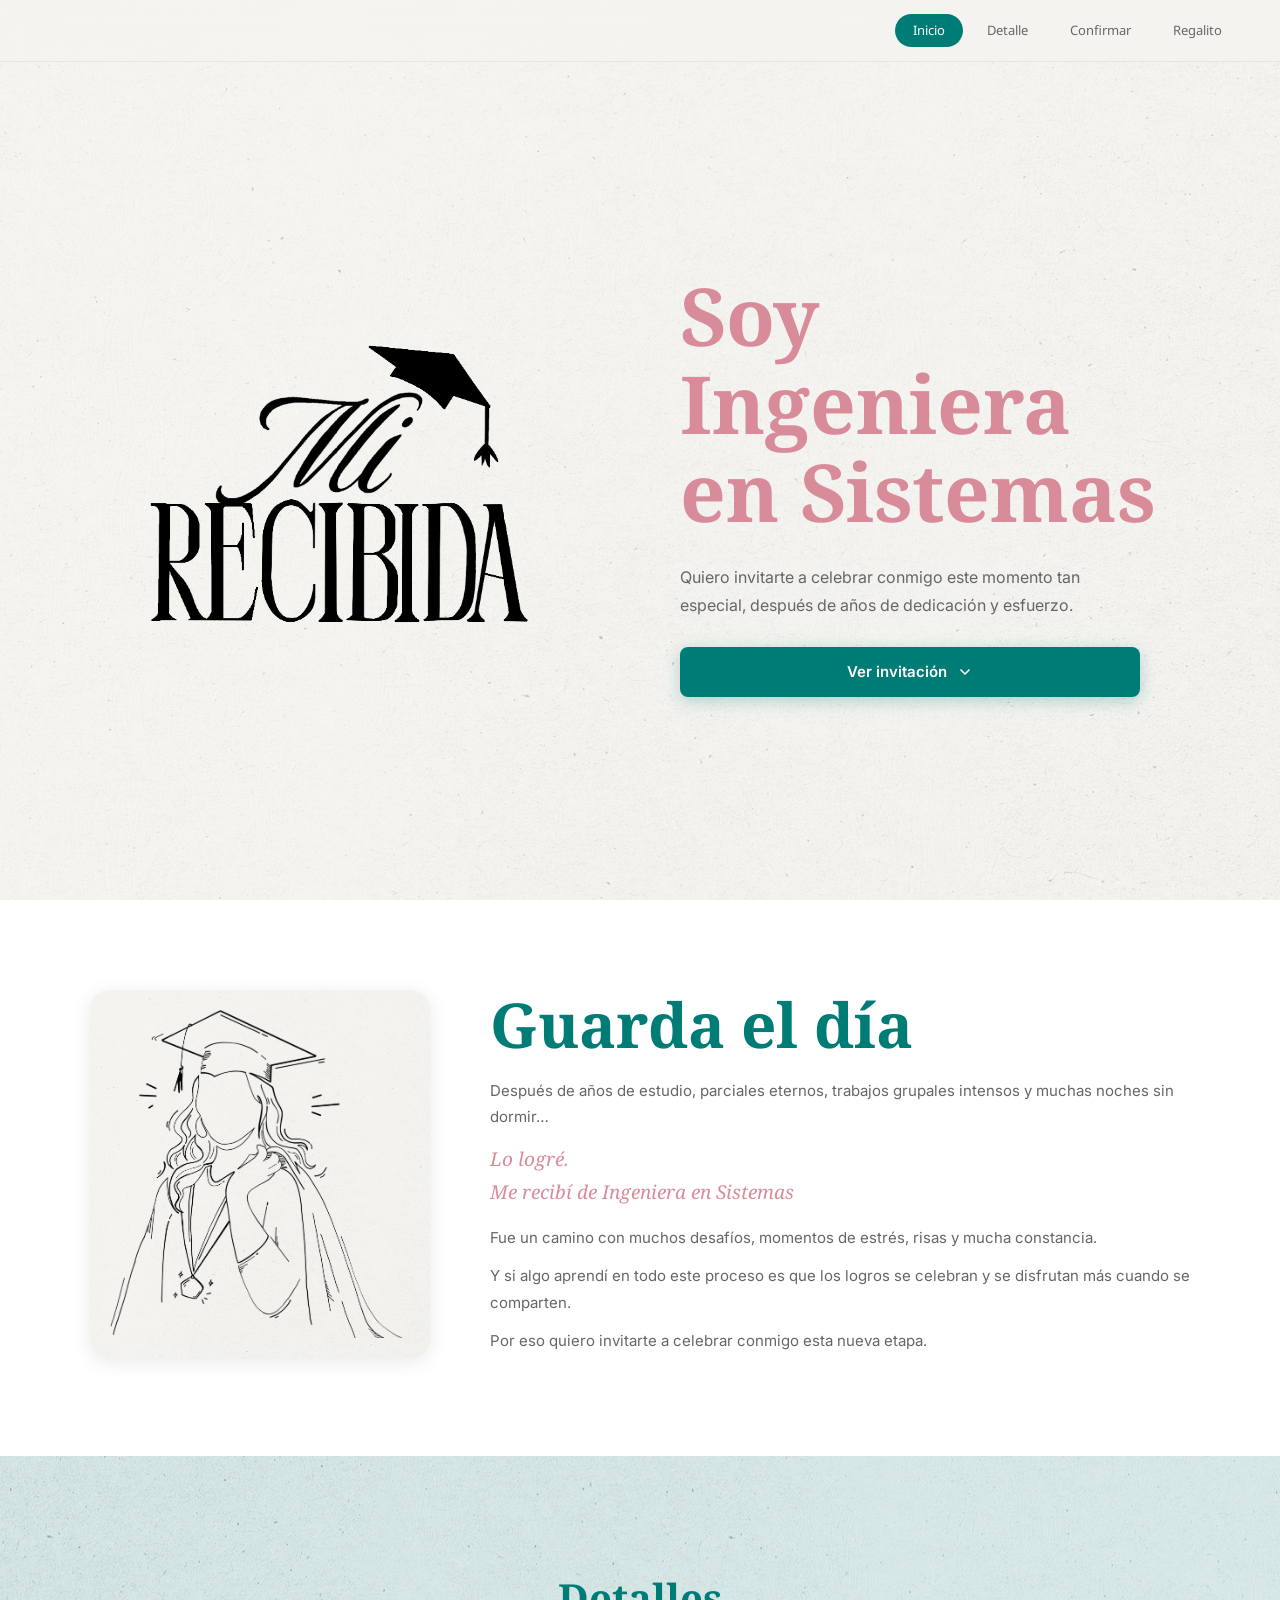
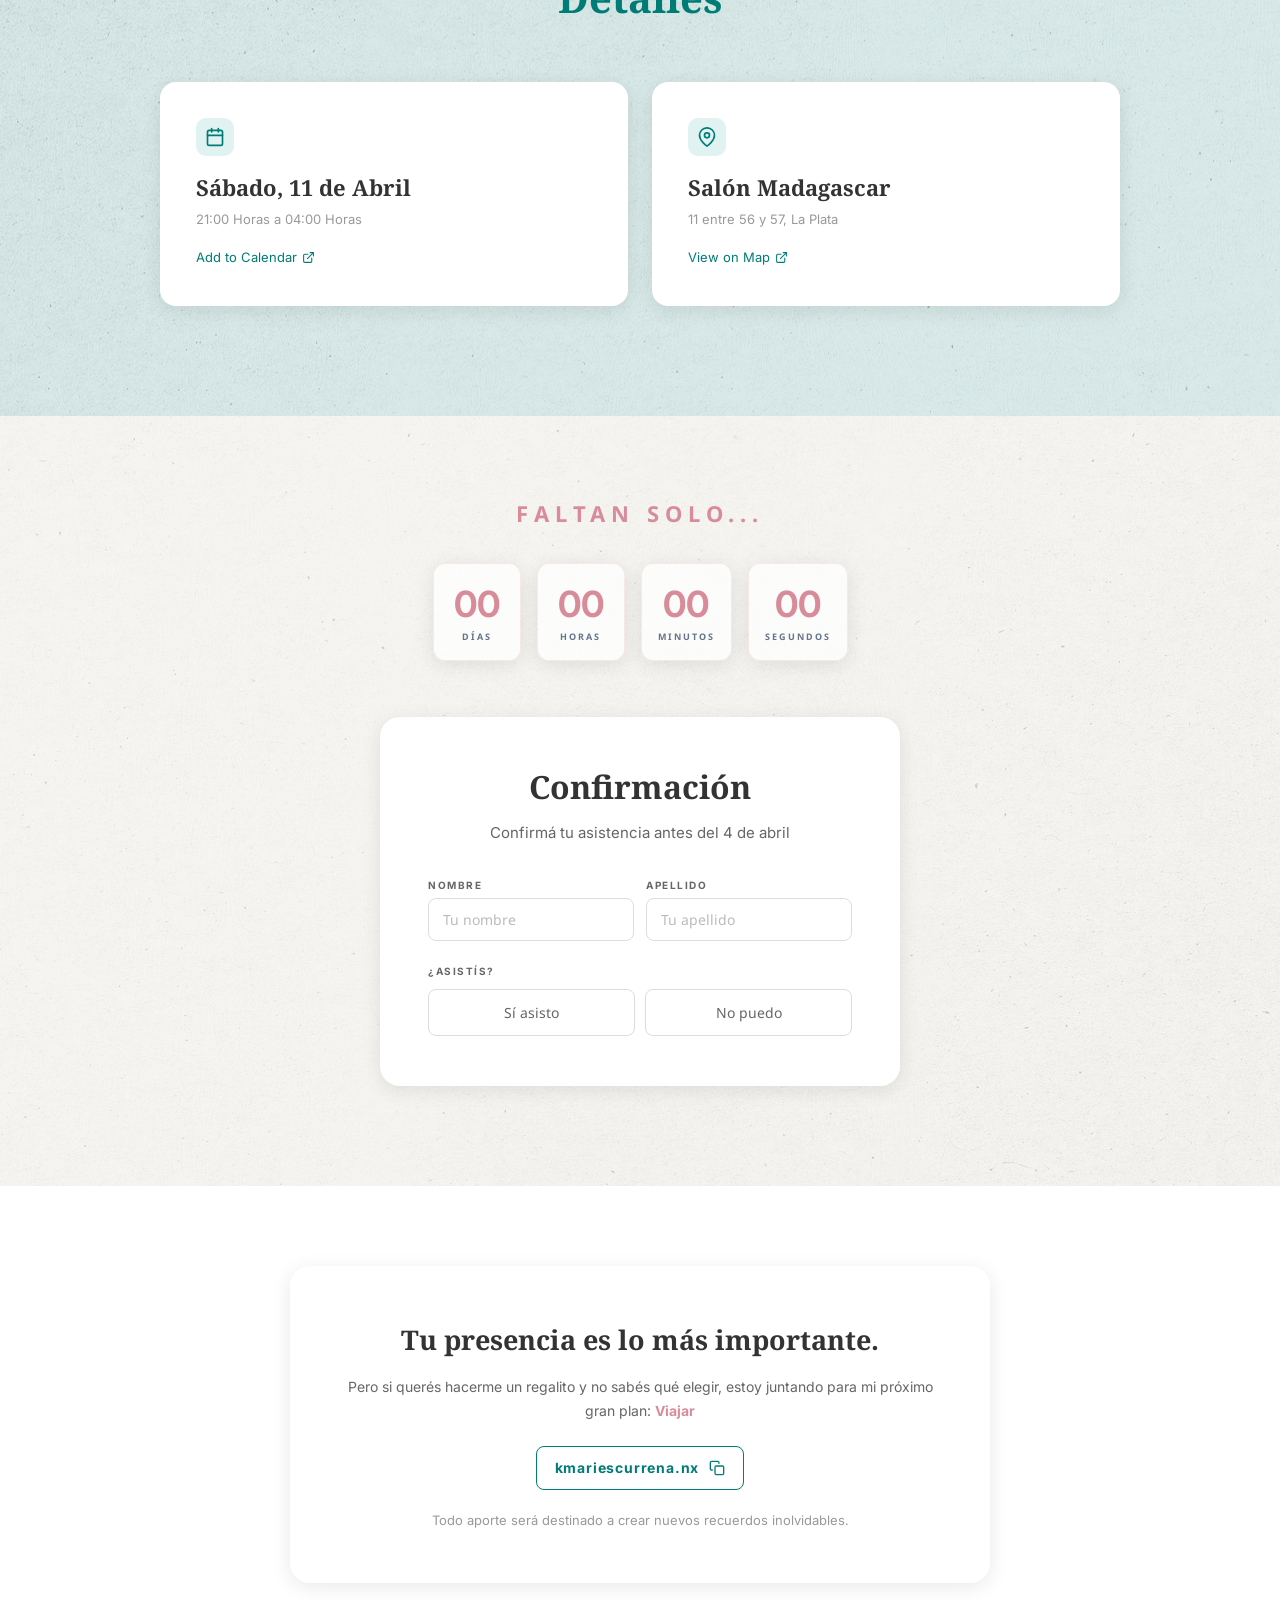
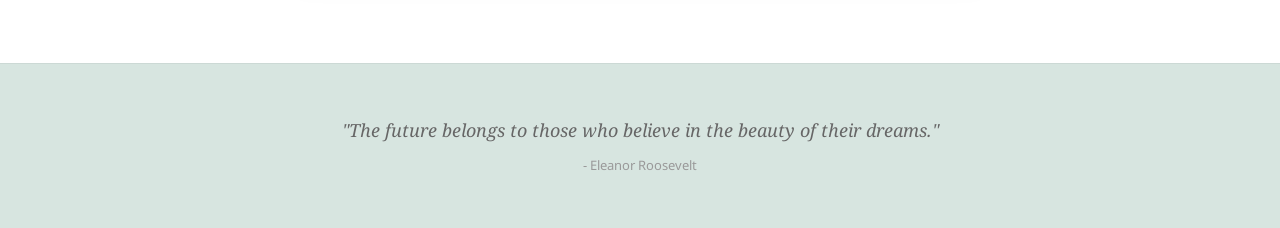
==== index.html @ 33fcc803 "Add files via upload" ====
<!DOCTYPE html>
<html lang="es">
<head>
  <meta charset="UTF-8"/>
  <meta name="viewport" content="width=device-width, initial-scale=1.0"/>
  <title>Mi Recibida – Katy</title>
  <link rel="preconnect" href="https://fonts.googleapis.com"/>
  <link rel="preconnect" href="https://fonts.gstatic.com" crossorigin/>
  <link href="https://fonts.googleapis.com/css2?family=Noto+Sans:wght@300;400;600;700&family=Noto+Serif:ital,wght@0,400;0,700;1,400&family=Inter:wght@300;400;600;700&display=swap" rel="stylesheet"/>
  <link rel="stylesheet" href="./css/styles.css"/>
</head>
<body>

<!-- ===== NAVBAR ===== -->
<nav class="navbar" role="navigation">
  <div class="nav-links">
    <a href="#inicio" class="active">Inicio</a>
    <a href="#detalles">Detalle</a>
    <a href="#confirmar">Confirmar</a>
    <a href="#regalo">Regalito</a>
  </div>
  <button class="hamburger" id="hamburger" aria-label="Menú" aria-expanded="false">
    <span></span><span></span><span></span>
  </button>
</nav>

<!-- Mobile menu drawer -->
<div class="mobile-menu" id="mobile-menu">
  <a href="#inicio"    onclick="closeMobileMenu()">Inicio</a>
  <a href="#detalles"  onclick="closeMobileMenu()">Detalle</a>
  <a href="#confirmar" onclick="closeMobileMenu()">Confirmar</a>
  <a href="#regalo"    onclick="closeMobileMenu()">Regalito</a>
</div>

<!-- iframe oculto para submit sin recarga -->
<iframe name="hidden_iframe" id="hidden_iframe"></iframe>

<!-- ===== HERO ===== -->
<section id="inicio">
  <div class="hero-inner">

    <div class="hero-logo">
      <img src="./images/logo-mi-recibida.png" alt="Mi Graduación"/>
    </div>

    <div class="hero-right">
      <h1 class="hero-subtitle">Soy Ingeniera<br>en Sistemas</h1>
      <p class="hero-desc">Quiero invitarte a celebrar conmigo este momento tan especial, después de años de dedicación y esfuerzo.</p>
      <a href="#guarda" class="btn-ver">
        Ver invitación
        <svg width="16" height="16" viewBox="0 0 24 24" fill="none" stroke="currentColor"
             stroke-width="2.5" stroke-linecap="round" stroke-linejoin="round">
          <polyline points="6 9 12 15 18 9"/>
        </svg>
      </a>
    </div>

  </div>
</section>

<!-- ===== GUARDA EL DÍA ===== -->
<section id="guarda">
  <div class="guarda-inner">

    <div class="guarda-img-wrap reveal-left">
      <img src="./images/ilustracion-graduada.png" alt="Ilustración graduada"/>
    </div>

    <div class="guarda-text reveal-right">
      <h2>Guarda el día</h2>
      <p>Después de años de estudio, parciales eternos, trabajos grupales intensos y muchas noches sin dormir…</p>
      <p class="highlight">Lo logré.<br>Me recibí de Ingeniera en Sistemas</p>
      <p>Fue un camino con muchos desafíos, momentos de estrés, risas y mucha constancia.</p>
      <p>Y si algo aprendí en todo este proceso es que los logros se celebran y se disfrutan más cuando se comparten.</p>
      <p>Por eso quiero invitarte a celebrar conmigo esta nueva etapa.</p>
    </div>

  </div>
</section>

<!-- ===== DETALLES ===== -->
<section id="detalles">
  <h2 class="reveal">Detalles</h2>
  <div class="detalles-grid">

    <div class="detalle-card reveal d1">
      <div class="detalle-icon-wrap">
        <svg width="20" height="20" viewBox="0 0 24 24" fill="none"
             stroke-width="2" stroke-linecap="round" stroke-linejoin="round">
          <rect x="3" y="4" width="18" height="18" rx="2" ry="2"/>
          <line x1="16" y1="2" x2="16" y2="6"/>
          <line x1="8"  y1="2" x2="8"  y2="6"/>
          <line x1="3"  y1="10" x2="21" y2="10"/>
        </svg>
      </div>
      <h3>Sábado, 11 de Abril</h3>
      <p class="sub">21:00 Horas a 04:00 Horas</p>
      <a href="#" id="add-calendar-link">
        Add to Calendar
        <svg width="13" height="13" viewBox="0 0 24 24" fill="none"
             stroke-width="2" stroke-linecap="round" stroke-linejoin="round">
          <path d="M18 13v6a2 2 0 0 1-2 2H5a2 2 0 0 1-2-2V8a2 2 0 0 1 2-2h6"/>
          <polyline points="15 3 21 3 21 9"/>
          <line x1="10" y1="14" x2="21" y2="3"/>
        </svg>
      </a>
    </div>

    <div class="detalle-card reveal d2">
      <div class="detalle-icon-wrap">
        <svg width="20" height="20" viewBox="0 0 24 24" fill="none"
             stroke-width="2" stroke-linecap="round" stroke-linejoin="round">
          <path d="M21 10c0 7-9 13-9 13s-9-6-9-13a9 9 0 1 1 18 0z"/>
          <circle cx="12" cy="10" r="3"/>
        </svg>
      </div>
      <h3>Salón Madagascar</h3>
      <p class="sub">11 entre 56 y 57, La Plata</p>
      <a href="https://maps.google.com/?q=Salón+Madagascar+11+entre+56+y+57+La+Plata"
         target="_blank" rel="noopener">
        View on Map
        <svg width="13" height="13" viewBox="0 0 24 24" fill="none"
             stroke-width="2" stroke-linecap="round" stroke-linejoin="round">
          <path d="M18 13v6a2 2 0 0 1-2 2H5a2 2 0 0 1-2-2V8a2 2 0 0 1 2-2h6"/>
          <polyline points="15 3 21 3 21 9"/>
          <line x1="10" y1="14" x2="21" y2="3"/>
        </svg>
      </a>
    </div>

  </div>
</section>

<!-- ===== COUNTDOWN + FORM ===== -->
<section id="confirmar">

  <p class="countdown-label reveal">Faltan solo...</p>
  <div class="countdown reveal d1">
    <div class="countdown-item">
      <span id="days">00</span>
      <small>DÍAS</small>
    </div>
    <div class="countdown-item">
      <span id="hours">00</span>
      <small>HORAS</small>
    </div>
    <div class="countdown-item">
      <span id="minutes">00</span>
      <small>MINUTOS</small>
    </div>
    <div class="countdown-item">
      <span id="seconds">00</span>
      <small>SEGUNDOS</small>
    </div>
  </div>

  <div class="form-card reveal d2">
    <h3>Confirmación</h3>
    <p class="form-sub">Confirmá tu asistencia antes del 4 de abril</p>

    <!-- Paso 1: Nombre + Apellido -->
    <div class="form-row">
      <div class="form-group" style="margin-bottom:0">
        <label class="form-label" for="nombre">Nombre</label>
        <input class="form-input" id="nombre" type="text" placeholder="Tu nombre" autocomplete="given-name"/>
      </div>
      <div class="form-group" style="margin-bottom:0">
        <label class="form-label" for="apellido">Apellido</label>
        <input class="form-input" id="apellido" type="text" placeholder="Tu apellido" autocomplete="family-name"/>
      </div>
    </div>

    <!-- Paso 2: ¿Asistís? -->
    <div style="margin-bottom:6px;">
      <span class="asisto-label">¿Asistís?</span>
      <div class="asisto-row">
        <button class="btn-asisto" id="btn-si" type="button" onclick="seleccionarAsistencia('si')">Sí asisto</button>
        <button class="btn-asisto" id="btn-no" type="button" onclick="seleccionarAsistencia('no')">No puedo</button>
      </div>
    </div>

    <!-- Paso 3a: Restricción alimentaria (solo aparece si SI) -->
    <div class="form-step" id="restriccion-step">
      <div class="fs-inner">
        <div style="height:14px"></div>
        <div class="form-group" style="margin-bottom:10px">
          <label class="form-label" for="restriccion">Restricción Alimentaria</label>
          <div class="select-wrap">
            <select class="form-select" id="restriccion" onchange="checkOtro()">
              <option value="Sin restricciones">Sin restricciones</option>
              <option value="Vegetariano">Vegetariano</option>
              <option value="Vegano">Vegano</option>
              <option value="Sin TACC">Sin TACC</option>
              <option value="Sin lactosa">Sin lactosa</option>
              <option value="Otro">Otro</option>
            </select>
          </div>
        </div>
        <!-- Campo libre para "Otro" -->
        <div class="form-step" id="otro-step">
          <div class="fs-inner">
            <div class="form-group" style="margin-bottom:6px">
              <label class="form-label" for="restriccion-otro">Contanos cuál</label>
              <textarea class="form-textarea" id="restriccion-otro"
                        placeholder="Escribí tu restricción acá…"></textarea>
            </div>
          </div>
        </div>
      </div>
    </div>

    <!-- Paso 3b: Mensaje si NO asiste -->
    <div class="no-msg-wrap" id="no-msg-wrap">
      <div><p class="no-msg"></p></div>
    </div>

    <!-- Botón enviar (aparece al elegir cualquier opción) -->
    <div class="enviar-wrap" id="enviar-wrap">
      <div>
        <p id="form-error"></p>
        <button class="btn-enviar" type="button" onclick="enviarRespuesta()">Enviar Respuesta</button>
      </div>
    </div>
  </div>

</section>

<!-- ===== REGALO ===== -->
<section id="regalo">
  <div class="regalo-card reveal">
    <h3 class="regalo-title">Tu presencia es lo más importante.</h3>
    <p class="regalo-desc">
      Pero si querés hacerme un regalito y no sabés qué elegir, estoy
      juntando para mi próximo gran plan: <span class="pink-bold">Viajar</span>
    </p>
    <div class="alias-container" onclick="copyAlias()">
      <span class="alias-texto">kmariescurrena.nx</span>
      <svg viewBox="0 0 24 24" fill="none" stroke="currentColor" stroke-width="2"
           width="16" height="16" class="alias-copy-icon"
           stroke-linecap="round" stroke-linejoin="round">
        <rect x="9" y="9" width="13" height="13" rx="2" ry="2"/>
        <path d="M5 15H4a2 2 0 0 1-2-2V4a2 2 0 0 1 2-2h9a2 2 0 0 1 2 2v1"/>
      </svg>
    </div>
    <p class="regalo-note">Todo aporte será destinado a crear nuevos recuerdos inolvidables.</p>
  </div>
</section>

<!-- ===== FOOTER ===== -->
<footer>
  <blockquote class="reveal">
    "The future belongs to those who believe in the beauty of their dreams."
    <cite>- Eleanor Roosevelt</cite>
  </blockquote>
</footer>

<!-- Toast notificación -->
<div id="toast" class="toast">
  <svg viewBox="0 0 24 24" fill="none" stroke="currentColor" stroke-width="2.5"
       width="13" height="13" stroke-linecap="round" stroke-linejoin="round">
    <polyline points="20 6 9 17 4 12"/>
  </svg>
  ¡Alias copiado!
</div>

<!-- Overlay de carga -->
<div id="loading"><div class="spinner"></div></div>

<!-- ===== SCRIPTS ===== -->
<script src="./js/countdown.js"></script>
<script src="./js/form.js"></script>

</body>
</html>
---- css/styles.css ----
/* =====================================================================
   STYLE.CSS — Mi Graduación
   ===================================================================== */

/* ---------- RESET & VARIABLES ---------- */
*, *::before, *::after { box-sizing: border-box; margin: 0; padding: 0; }

:root {
  --bg:          #F5F4F0;
  --pink:        #D88C9A;
  --pink-dark:   #c5788a;
  --teal:        #007C77;
  --teal-dark:   #005f5b;
  --teal-light:  #e0f2f1;
  --text:        #333333;
  --text-mid:    #666;
  --text-light:  #999;
  --white:       #ffffff;
  --card-shadow: 0 4px 20px rgba(0,0,0,0.09);
  --ease:        cubic-bezier(0.4,0,0.2,1);
}

html { scroll-behavior: smooth; }

body {
  font-family: 'Inter', 'Noto Sans', sans-serif;
  background: var(--bg);
  color: var(--text);
  line-height: 1.6;
  overflow-x: hidden;
}

section, nav, footer { position: relative; z-index: 1; }

/* ---------- SCROLL REVEAL ---------- */
.reveal       { opacity: 0; transform: translateY(32px); }
.reveal-left  { opacity: 0; transform: translateX(-40px); }
.reveal-right { opacity: 0; transform: translateX(40px); }
.reveal,
.reveal-left,
.reveal-right {
  transition: opacity 0.7s var(--ease), transform 0.7s var(--ease);
}
.reveal.visible,
.reveal-left.visible,
.reveal-right.visible { opacity: 1; transform: none; }

.d1 { transition-delay: 0.10s; }
.d2 { transition-delay: 0.20s; }
.d3 { transition-delay: 0.30s; }
.d4 { transition-delay: 0.45s; }

/* ---------- NAVBAR ---------- */
.navbar {
  position: fixed; top: 0; left: 0; right: 0; z-index: 200;
  display: flex; justify-content: flex-end; align-items: center; gap: 6px;
  padding: 14px 40px;
  background: rgba(245,244,240,0.92);
  backdrop-filter: blur(14px);
  -webkit-backdrop-filter: blur(14px);
  border-bottom: 1px solid rgba(0,0,0,0.06);
}
.nav-links { display: flex; gap: 6px; align-items: center; }
.navbar a {
  font-family: 'Noto Sans', sans-serif;
  font-size: 13px; color: var(--text-mid); text-decoration: none;
  padding: 6px 18px; border-radius: 20px;
  transition: background 0.25s var(--ease), color 0.25s var(--ease);
}
.navbar a.active,
.navbar a:hover { background: var(--teal); color: var(--white); }

/* Hamburger */
.hamburger {
  display: none; flex-direction: column; gap: 5px;
  cursor: pointer; background: none; border: none; padding: 4px;
}
.hamburger span {
  display: block; width: 24px; height: 2px;
  background: var(--text); border-radius: 2px;
  transition: transform 0.3s var(--ease), opacity 0.3s var(--ease);
}
.hamburger.open span:nth-child(1) { transform: translateY(7px) rotate(45deg); }
.hamburger.open span:nth-child(2) { opacity: 0; }
.hamburger.open span:nth-child(3) { transform: translateY(-7px) rotate(-45deg); }

/* Mobile menu drawer */
.mobile-menu {
  display: none;
  position: fixed; inset: 0; z-index: 199;
  background: rgba(245,244,240,0.97);
  flex-direction: column; align-items: center; justify-content: center; gap: 28px;
  opacity: 0; pointer-events: none;
  transition: opacity 0.35s var(--ease);
}
.mobile-menu.open { opacity: 1; pointer-events: all; }
.mobile-menu a {
  font-family: 'Noto Serif', serif;
  font-size: 28px; color: var(--text); text-decoration: none;
  transition: color 0.2s;
}
.mobile-menu a:hover { color: var(--teal); }

/* ---------- HERO ---------- */
#inicio {
  min-height: 100vh;
  display: flex; align-items: stretch;
  padding: 0;
  background-image: url('../images/fondo.png');
  background-size: cover;
  background-position: center;
  background-repeat: no-repeat;
  background-color: var(--bg);
}

.hero-inner {
  width: 100%;
  max-width: 1400px;
  margin: 0 auto;
  display: grid;
  grid-template-columns: 1fr 1fr;
  align-items: center;
  gap: 0;
  padding-top: 68px;
}

/* Columna izquierda: logo centrado */
.hero-logo {
  display: flex;
  flex-direction: column;
  align-items: center;          /* centrado como en Figma */
  justify-content: center;
  padding: 60px 40px 60px 80px;
  animation: fromLeft 0.9s var(--ease) both;
}
.hero-logo img { width: 100%; max-width: 380px; display: block; }

/* Columna derecha: título muy grande */
.hero-right {
  display: flex;
  flex-direction: column;
  justify-content: center;
  gap: 28px;
  padding: 60px 80px 60px 40px;
  animation: fromRight 0.9s 0.15s var(--ease) both;
  background: transparent;
}

@keyframes fromLeft  { from { opacity:0; transform:translateX(-52px); } to { opacity:1; transform:none; } }
@keyframes fromRight { from { opacity:0; transform:translateX(52px);  } to { opacity:1; transform:none; } }

.hero-subtitle {
  font-family: 'Noto Serif', serif;
  font-size: clamp(42px, 6.5vw, 80px); /* más grande, como en Figma */
  color: var(--pink);
  font-weight: 700;
  line-height: 1.1;
  /* sin white-space: nowrap — rompe en dos líneas */
}
.hero-desc {
  font-size: 16px; color: var(--text-mid);
  max-width: 460px; line-height: 1.75;
}
.btn-ver {
  display: flex; align-items: center; justify-content: center; gap: 10px;
  width: 100%;
  max-width: 460px;
  background: var(--teal); color: var(--white);
  font-size: 15px; font-weight: 600;
  padding: 13px 32px; border-radius: 8px;
  text-decoration: none;
  border: none; cursor: pointer;
  box-shadow: 0 4px 16px rgba(0,124,119,0.28);
  transition: background 0.3s var(--ease), transform 0.25s var(--ease), box-shadow 0.25s var(--ease);
}
.btn-ver:hover {
  background: var(--teal-dark); transform: translateY(-2px);
  box-shadow: 0 8px 24px rgba(0,124,119,0.38);
}
.btn-ver svg { transition: transform 0.25s var(--ease); flex-shrink: 0; }
.btn-ver:hover svg { transform: translateY(3px); }

/* ---------- RESPONSIVE HERO ---------- */
@media (max-width: 768px) {
  #inicio       { min-height: auto; }
  .hero-inner   { grid-template-columns: 1fr; padding-top: 68px; }
  .hero-logo    { padding: 40px 24px 20px; align-items: center; }
  .hero-logo img{ max-width: 240px; margin: 0 auto; }
  .hero-right   { padding: 20px 24px 50px; text-align: center; align-items: center; }
  .hero-subtitle{ font-size: clamp(36px, 10vw, 52px); }
  .hero-desc    { max-width: 100%; }
  .btn-ver      { max-width: 100%; }
}

/* ---------- GUARDA EL DÍA ---------- */
#guarda {
  padding: 90px 60px;
  background: var(--white);   /* fondo blanco */
}
.guarda-inner {
  max-width: 1100px; margin: 0 auto;
  display: grid; grid-template-columns: 340px 1fr;
  gap: 60px; align-items: start;
}
.guarda-img-wrap {
  border-radius: 20px; padding: 20px;
  box-shadow: var(--card-shadow);
  background-image: url('../images/fondo.png');
  background-size: cover;
  background-position: center;
  background-repeat: no-repeat;
  background-color: var(--bg);
  transition: transform 0.4s var(--ease), box-shadow 0.4s var(--ease);
}
.guarda-img-wrap:hover {
  transform: translateY(-6px);
  box-shadow: 0 16px 40px rgba(0,0,0,0.12);
}
.guarda-img-wrap img { width: 100%; border-radius: 10px; display: block; }
.guarda-text h2 {
  font-family: 'Noto Serif', serif;
  font-size: clamp(36px,5vw,62px); font-weight: 700;
  color: var(--teal); line-height: 1.1; margin-bottom: 20px;
}
.guarda-text p { font-size: 15px; color: var(--text-mid); margin-bottom: 12px; line-height: 1.75; }
.guarda-text .highlight {
  font-family: 'Noto Serif', serif; font-size: 19px;
  color: var(--pink); font-style: italic; margin-bottom: 16px;
}

/* ---------- DETALLES ---------- */
#detalles {
  padding: 110px 60px;
  background-image: url('../images/fondo-verde.png');
  background-size: cover;
  background-position: center;
  background-repeat: no-repeat;
  background-color: rgba(0,124,119,0.10);
}
#detalles h2 {
  font-family: 'Noto Serif', serif;
  font-size: 40px; font-weight: 700; color: var(--teal);
  text-align: center; margin-bottom: 52px;
}
.detalles-grid {
  max-width: 960px; margin: 0 auto;
  display: grid; grid-template-columns: 1fr 1fr; gap: 24px;
}
.detalle-card {
  background: var(--white); border-radius: 16px; padding: 36px;
  box-shadow: var(--card-shadow);
  transition: transform 0.35s var(--ease), box-shadow 0.35s var(--ease);
}
.detalle-card:hover { transform: translateY(-4px); box-shadow: 0 14px 36px rgba(0,0,0,0.12); }

.detalle-icon-wrap {
  width: 38px; height: 38px; border-radius: 10px;
  background: var(--teal-light);
  display: flex; align-items: center; justify-content: center;
  margin-bottom: 14px;
}
.detalle-icon-wrap svg { stroke: var(--teal); }

.detalle-card h3 {
  font-family: 'Noto Serif', serif; font-size: 22px; font-weight: 700; margin-bottom: 4px;
}
.detalle-card .sub { font-size: 13px; color: var(--text-light); margin-bottom: 14px; }
.detalle-card a {
  font-size: 13px; color: var(--teal); text-decoration: none;
  display: inline-flex; align-items: center; gap: 5px;
  transition: color 0.2s, gap 0.25s var(--ease);
}
.detalle-card a:hover { color: var(--teal-dark); gap: 9px; }
.detalle-card a svg { stroke: var(--teal); transition: stroke 0.2s; }
.detalle-card a:hover svg { stroke: var(--teal-dark); }

/* ---------- COUNTDOWN ---------- */
#confirmar {
  padding: 80px 20px 100px;
  background-image: url('../images/fondo.png');
  background-size: cover;
  background-position: center;
  background-repeat: no-repeat;
  background-color: var(--bg);
}

.countdown-label {
  text-align: center;
  font-family: 'Noto Sans', sans-serif;
  font-size: 22px; font-weight: 700; letter-spacing: 6px;
  color: var(--pink); text-transform: uppercase; margin-bottom: 32px;
}
.countdown {
  display: flex; justify-content: center; gap: 16px; margin-bottom: 56px;
}
.countdown-item {
  /* blanco al 75%, borde rosa al 20% */
  background: rgba(255,255,255,0.75);
  border: 1.5px solid rgba(229,152,155,0.20);
  border-radius: 12px;
  padding: 22px 16px 16px; min-width: 88px;
  display: flex; flex-direction: column; align-items: center; gap: 8px;
  box-shadow: 0 4px 20px rgba(0,0,0,0.09);
}
.countdown-item span {
  font-family: 'Inter', sans-serif;
  font-size: 36px; font-weight: 700;
  color: #D88C9A;   /* rosa exacto */
  line-height: 1;
}
.countdown-item small {
  font-family: 'Noto Sans', sans-serif;
  font-size: 9px; font-weight: 700; letter-spacing: 2px;
  text-transform: uppercase;
  color: #64748B;   /* slate */
}

/* ---------- FORM CARD ---------- */
.form-card {
  background: var(--white); border-radius: 20px;
  padding: 44px 48px; max-width: 520px; margin: 0 auto;
  box-shadow: var(--card-shadow);
}
.form-card h3 {
  font-family: 'Noto Serif', serif; font-size: 32px;
  font-weight: 700; text-align: center; margin-bottom: 8px;
}
.form-sub {
  font-size: 15px; text-align: center;
  color: var(--text-mid); margin-bottom: 32px;
}

.form-row { display: grid; grid-template-columns: 1fr 1fr; gap: 12px; margin-bottom: 22px; }
.form-group { display: flex; flex-direction: column; gap: 5px; margin-bottom: 18px; }
.form-label {
  font-size: 10px; font-weight: 700; letter-spacing: 1.5px;
  text-transform: uppercase; color: var(--text-mid);
}

.form-input,
.form-select,
.form-textarea {
  border: 1.5px solid #ddd; border-radius: 8px;
  padding: 11px 14px; font-size: 14px;
  font-family: 'Noto Sans', sans-serif;
  color: var(--text); background: var(--white);
  outline: none; width: 100%; appearance: none;
  transition: border-color 0.28s var(--ease), box-shadow 0.28s var(--ease);
}
.form-input:focus,
.form-select:focus,
.form-textarea:focus {
  border-color: var(--teal);
  box-shadow: 0 0 0 3px rgba(0,124,119,0.10);
}
.form-input.error { border-color: var(--pink); box-shadow: 0 0 0 3px rgba(216,140,154,0.15); }
.form-input::placeholder,
.form-textarea::placeholder { color: #bbb; }
.form-textarea { resize: vertical; min-height: 70px; }

.select-wrap { position: relative; }
.select-wrap::after {
  content: '';
  position: absolute; right: 14px; top: 50%;
  transform: translateY(-50%) rotate(45deg);
  width: 7px; height: 7px;
  border-right: 2px solid var(--text-light);
  border-bottom: 2px solid var(--text-light);
  pointer-events: none;
}

/* Asisto buttons */
.asisto-label {
  font-size: 10px; font-weight: 700; letter-spacing: 1.5px;
  text-transform: uppercase; color: var(--text-mid);
  margin-bottom: 10px; display: block;
}
.asisto-row { display: grid; grid-template-columns: 1fr 1fr; gap: 10px; margin-bottom: 6px; }
.btn-asisto {
  padding: 13px; border-radius: 8px;
  border: 1.5px solid #ddd; background: var(--white);
  font-size: 14px; font-family: 'Noto Sans', sans-serif;
  cursor: pointer; color: var(--text-mid);
  transition: all 0.3s var(--ease);
}
.btn-asisto:hover { border-color: var(--teal); color: var(--teal); }

.btn-asisto.selected-si {
  background: var(--pink); border-color: var(--pink); color: var(--white);
  box-shadow: 0 4px 14px rgba(216,140,154,0.40); transform: translateY(-1px);
}
.btn-asisto.selected-no {
  background: var(--pink); border-color: var(--pink); color: var(--white);
  box-shadow: 0 4px 14px rgba(216,140,154,0.40); transform: translateY(-1px);
}

/* Expandable steps using CSS grid trick */
.form-step {
  display: grid; grid-template-rows: 0fr;
  opacity: 0; transform: translateY(8px);
  transition:
    grid-template-rows 0.45s var(--ease),
    opacity            0.38s var(--ease),
    transform          0.38s var(--ease);
}
.form-step > .fs-inner { overflow: hidden; }
.form-step.open { grid-template-rows: 1fr; opacity: 1; transform: translateY(0); }

/* No-asiste message */
.no-msg-wrap {
  display: grid; grid-template-rows: 0fr; opacity: 0;
  transition: grid-template-rows 0.45s var(--ease), opacity 0.38s var(--ease);
}
.no-msg-wrap > div { overflow: hidden; }
.no-msg-wrap.open  { grid-template-rows: 1fr; opacity: 1; }
.no-msg {
  font-size: 13px; color: var(--text-light);
  text-align: center; font-style: italic; padding: 14px 0 2px;
}

/* Enviar wrapper */
.enviar-wrap {
  display: grid; grid-template-rows: 0fr; opacity: 0;
  transition:
    grid-template-rows 0.50s 0.08s var(--ease),
    opacity            0.40s 0.12s var(--ease);
}
.enviar-wrap > div { overflow: hidden; }
.enviar-wrap.open  { grid-template-rows: 1fr; opacity: 1; }

.btn-enviar {
  width: 100%; padding: 15px; background: var(--teal); color: var(--white);
  border: none; border-radius: 10px; font-size: 15px;
  font-family: 'Noto Sans', sans-serif; font-weight: 700; cursor: pointer;
  box-shadow: 0 4px 16px rgba(0,124,119,0.28); margin-top: 20px;
  transition: background 0.3s var(--ease), transform 0.25s var(--ease), box-shadow 0.25s var(--ease);
}
.btn-enviar:hover {
  background: var(--teal-dark); transform: translateY(-2px);
  box-shadow: 0 8px 24px rgba(0,124,119,0.38);
}

#form-error {
  font-size: 12px; color: var(--pink);
  text-align: center; margin-top: 10px; min-height: 18px;
}

/* Loading overlay */
#loading {
  display: none; position: fixed; inset: 0;
  background: rgba(245,244,240,0.78);
  backdrop-filter: blur(5px); z-index: 999;
  align-items: center; justify-content: center;
}
.spinner {
  width: 42px; height: 42px;
  border: 3px solid #ddd; border-top-color: var(--teal);
  border-radius: 50%; animation: spin 0.72s linear infinite;
}
@keyframes spin { to { transform: rotate(360deg); } }

/* ---------- REGALO ---------- */
#regalo {
  padding: 80px 20px;
  background: var(--white);
}
.regalo-card {
  background: var(--white); border-radius: 20px;
  padding: 52px 44px; max-width: 700px; margin: 0 auto;
  text-align: center; box-shadow: var(--card-shadow);
  transition: transform 0.35s var(--ease), box-shadow 0.35s var(--ease);
}
.regalo-card:hover { transform: translateY(-4px); box-shadow: 0 16px 40px rgba(0,0,0,0.10); }

.regalo-title {
  font-family: 'Noto Serif', serif;
  font-size: clamp(20px,3.5vw,27px); font-weight: 700; margin-bottom: 14px;
}
.regalo-desc { font-size: 14px; color: var(--text-mid); line-height: 1.75; margin-bottom: 22px; }
.pink-bold   { color: var(--pink); font-weight: 700; }

.alias-container {
  display: inline-flex; align-items: center; gap: 10px;
  border: 1.5px solid var(--teal); border-radius: 8px;
  padding: 10px 18px; cursor: pointer; margin-bottom: 20px;
  color: var(--teal);
  transition: background 0.25s var(--ease), color 0.25s var(--ease), transform 0.25s var(--ease);
}
.alias-container:hover { background: var(--teal); color: var(--white); transform: translateY(-2px); }
.alias-container:hover .alias-copy-icon { stroke: var(--white); }

.alias-texto { font-size: 14px; font-weight: 700; letter-spacing: 0.8px; }
.alias-copy-icon { stroke: var(--teal); transition: stroke 0.25s; }

/* Toast */
.toast {
  display: inline-flex; align-items: center; gap: 6px;
  position: fixed; bottom: 30px; left: 50%;
  transform: translateX(-50%) translateY(16px);
  background: var(--teal); color: var(--white);
  padding: 11px 22px; border-radius: 10px; font-size: 14px;
  opacity: 0; pointer-events: none;
  box-shadow: 0 6px 20px rgba(0,124,119,0.32);
  transition: opacity 0.35s var(--ease), transform 0.35s var(--ease);
  white-space: nowrap; z-index: 1000;
}
.toast.show { opacity: 1; transform: translateX(-50%) translateY(0); }
.toast svg  { stroke: var(--white); flex-shrink: 0; }

.regalo-note { font-size: 13px; color: var(--text-light); }

/* ---------- FOOTER ---------- */
footer {
  background: rgba(0,124,119,0.12); padding: 52px 20px;
  text-align: center; border-top: 1px solid rgba(0,0,0,0.05);
}
footer blockquote {
  font-family: 'Noto Serif', serif; font-style: italic;
  font-size: clamp(14px,2vw,18px); color: var(--text-mid);
  max-width: 600px; margin: 0 auto; line-height: 1.6;
}
footer cite {
  display: block; font-style: normal;
  font-family: 'Noto Sans', sans-serif;
  font-size: 13px; color: var(--text-light); margin-top: 10px;
}

#hidden_iframe { display: none; }

/* ---------- RESPONSIVE ---------- */
@media (max-width: 768px) {
  .navbar       { padding: 12px 16px; }
  .nav-links    { display: none; }
  .hamburger    { display: flex; }
  .mobile-menu  { display: flex; }

  #inicio       { min-height: auto; }
  .hero-inner   { grid-template-columns: 1fr; padding-top: 68px; }
  .hero-logo    { padding: 40px 24px 20px; align-items: center; }
  .hero-logo img{ max-width: 240px; margin: 0 auto; }
  .hero-right   { padding: 20px 24px 50px; text-align: center; align-items: center; }
  .hero-subtitle{ font-size: clamp(36px, 10vw, 52px); }
  .hero-desc    { max-width: 100%; }
  .btn-ver      { width: 100%; }

  #guarda         { padding: 56px 24px; }
  .guarda-inner   { grid-template-columns: 1fr; gap: 36px; }
  .guarda-img-wrap{ max-width: 300px; margin: 0 auto; }

  #detalles       { padding: 56px 24px; }
  .detalles-grid  { grid-template-columns: 1fr; max-width: 420px; margin: 0 auto; }

  .countdown      { gap: 10px; }
  .countdown-item { min-width: 66px; padding: 16px 10px 12px; }
  .countdown-item span { font-size: 26px; }

  .form-card { padding: 28px 20px; }
  .form-row  { grid-template-columns: 1fr; gap: 0; }

  #regalo      { padding: 20px 20px 60px; }
  .regalo-card { padding: 36px 24px; }
  footer       { padding: 40px 24px; }
}

@media (max-width: 400px) {
  .countdown-item      { min-width: 56px; }
  .countdown-item span { font-size: 22px; }
}
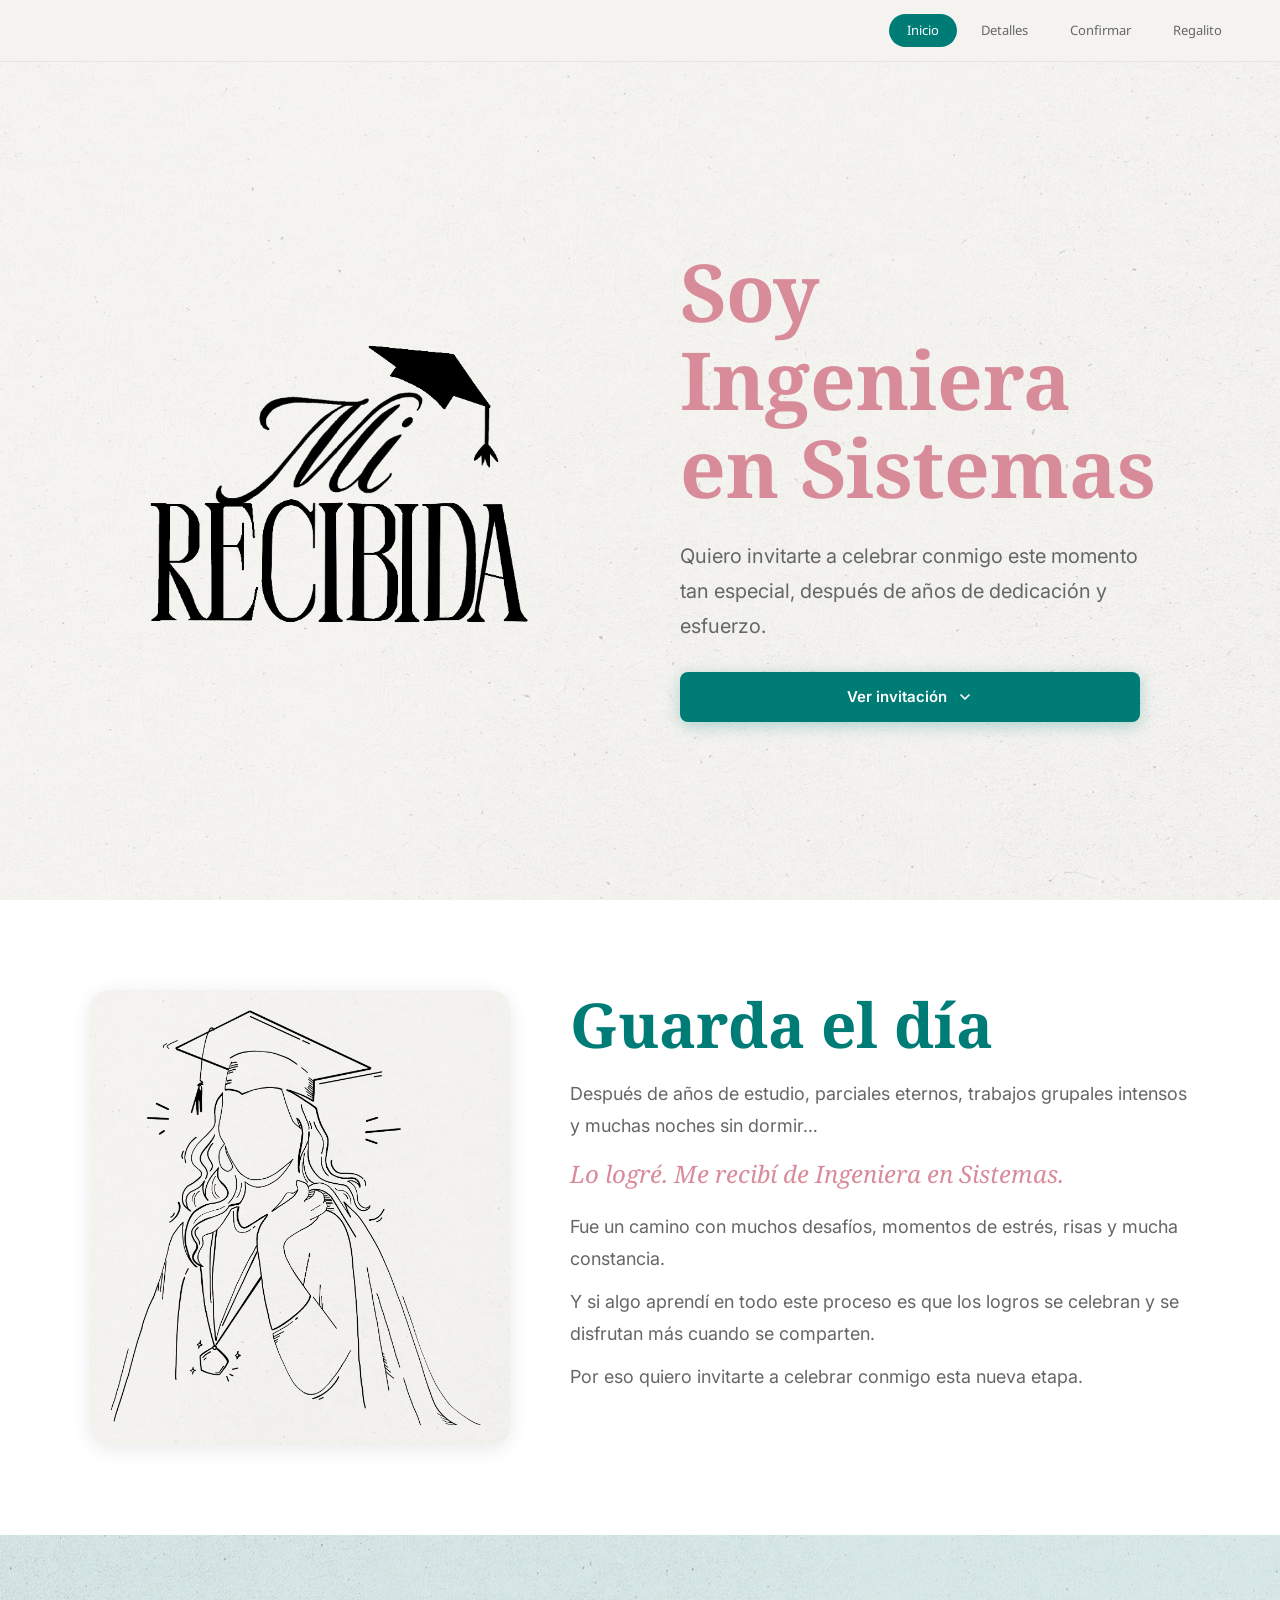
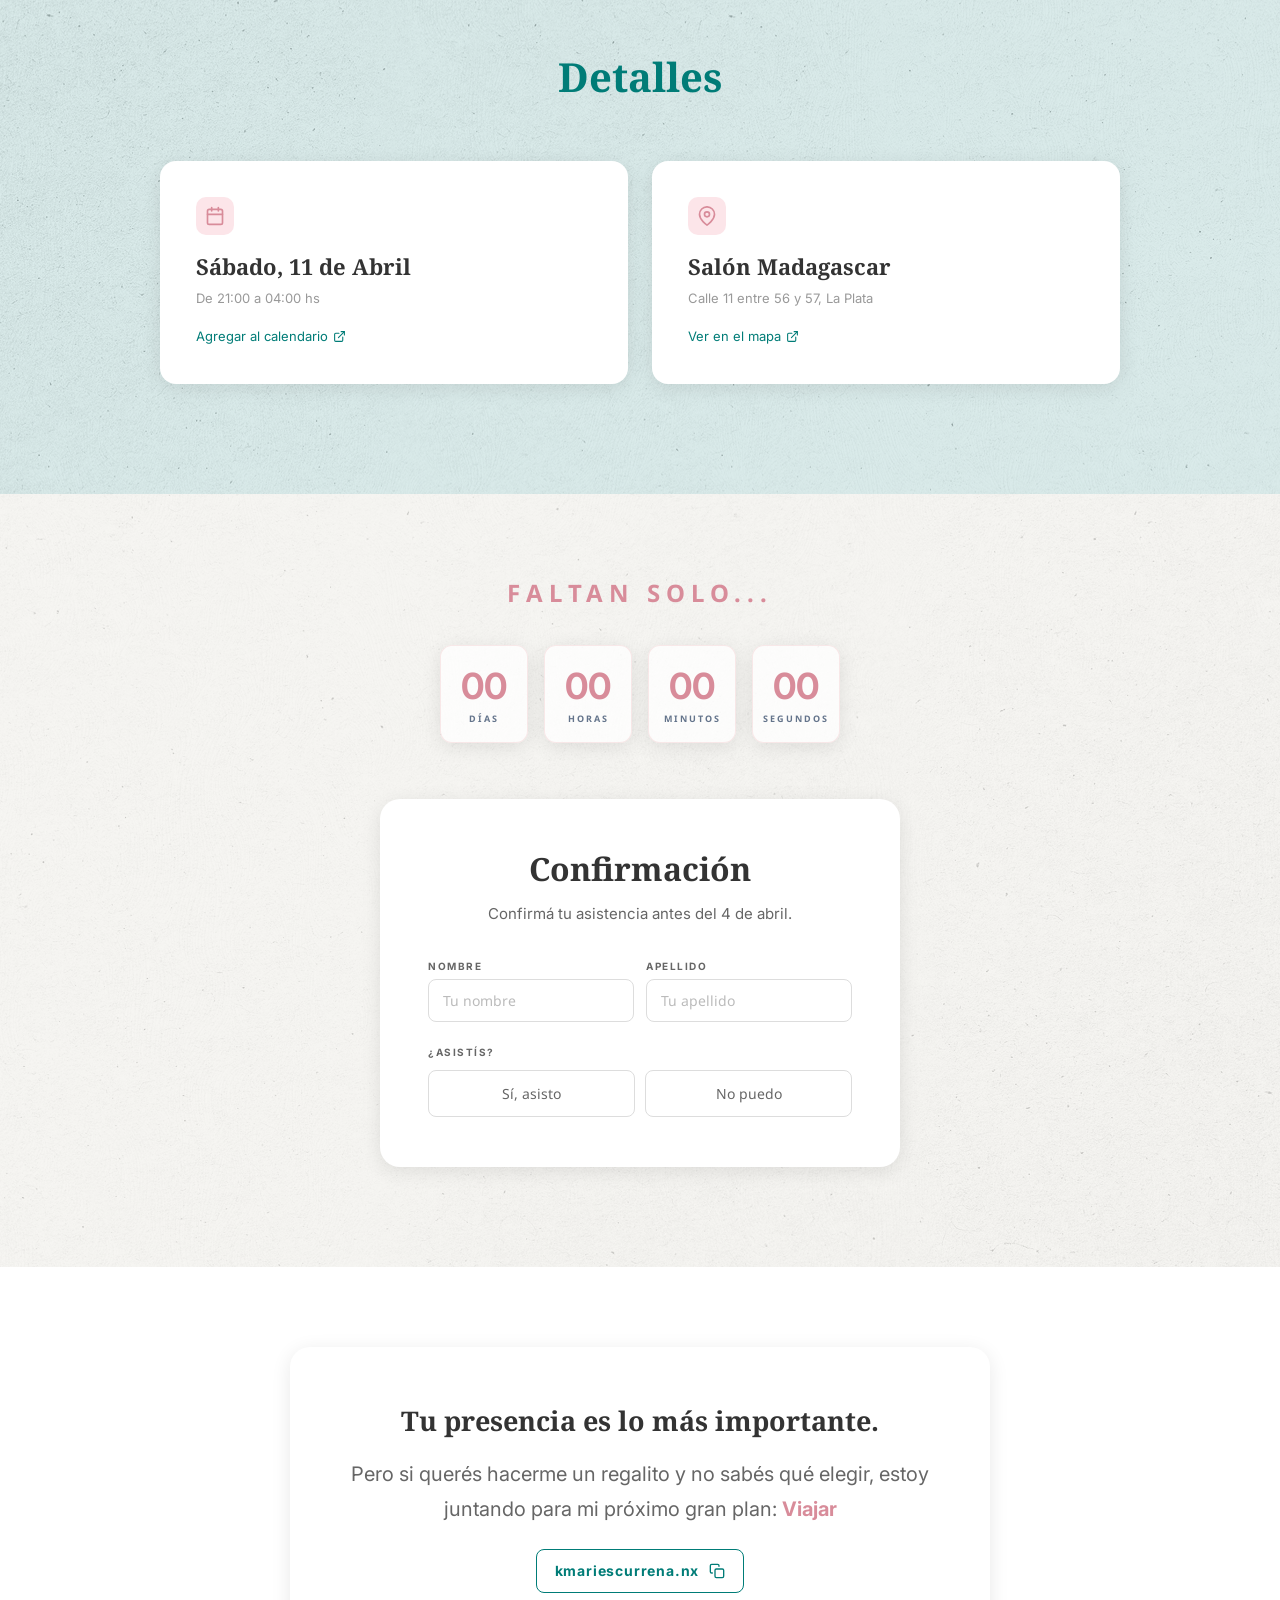
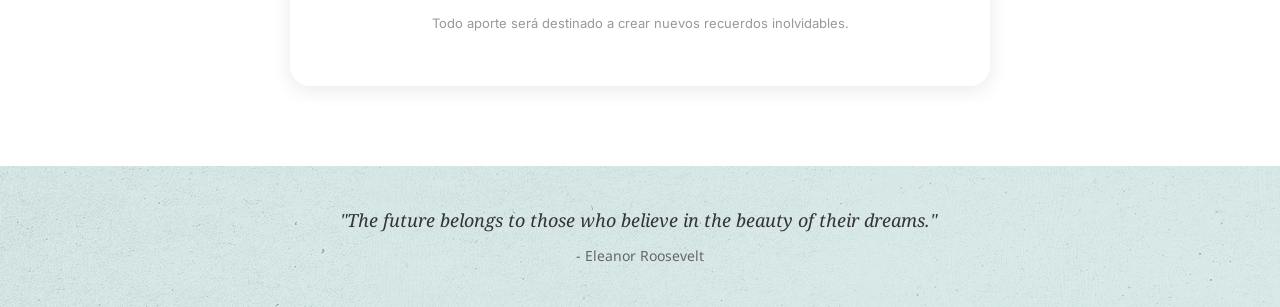
==== commit 4f2b158b: "arreglos" ====
--- a/index.html
+++ b/index.html
@@ -1,274 +1,283 @@
 <!DOCTYPE html>
 <html lang="es">
+
 <head>
-  <meta charset="UTF-8"/>
-  <meta name="viewport" content="width=device-width, initial-scale=1.0"/>
+  <meta charset="UTF-8" />
+  <meta name="viewport" content="width=device-width, initial-scale=1.0" />
   <title>Mi Recibida – Katy</title>
-  <link rel="preconnect" href="https://fonts.googleapis.com"/>
-  <link rel="preconnect" href="https://fonts.gstatic.com" crossorigin/>
-  <link href="https://fonts.googleapis.com/css2?family=Noto+Sans:wght@300;400;600;700&family=Noto+Serif:ital,wght@0,400;0,700;1,400&family=Inter:wght@300;400;600;700&display=swap" rel="stylesheet"/>
-  <link rel="stylesheet" href="./css/styles.css"/>
+  <link rel="preconnect" href="https://fonts.googleapis.com" />
+  <link rel="preconnect" href="https://fonts.gstatic.com" crossorigin />
+  <link
+    href="https://fonts.googleapis.com/css2?family=Noto+Sans:wght@300;400;600;700&family=Noto+Serif:ital,wght@0,400;0,700;1,400&family=Inter:wght@300;400;600;700&display=swap"
+    rel="stylesheet" />
+  <link rel="stylesheet" href="./css/styles.css" />
 </head>
+
 <body>
 
-<!-- ===== NAVBAR ===== -->
-<nav class="navbar" role="navigation">
-  <div class="nav-links">
-    <a href="#inicio" class="active">Inicio</a>
-    <a href="#detalles">Detalle</a>
-    <a href="#confirmar">Confirmar</a>
-    <a href="#regalo">Regalito</a>
+  <!-- ===== NAVBAR ===== -->
+  <nav class="navbar" role="navigation">
+    <div class="nav-links">
+      <a href="#inicio" class="active">Inicio</a>
+      <a href="#detalles">Detalles</a>
+      <a href="#confirmar">Confirmar</a>
+      <a href="#regalo">Regalito</a>
+    </div>
+    <button class="hamburger" id="hamburger" aria-label="Menú" aria-expanded="false">
+      <span></span><span></span><span></span>
+    </button>
+  </nav>
+
+  <!-- Mobile menu drawer -->
+  <div class="mobile-menu" id="mobile-menu">
+    <a href="#inicio" onclick="closeMobileMenu()">Inicio</a>
+    <a href="#detalles" onclick="closeMobileMenu()">Detalles</a>
+    <a href="#confirmar" onclick="closeMobileMenu()">Confirmar</a>
+    <a href="#regalo" onclick="closeMobileMenu()">Regalito</a>
   </div>
-  <button class="hamburger" id="hamburger" aria-label="Menú" aria-expanded="false">
-    <span></span><span></span><span></span>
-  </button>
-</nav>
-
-<!-- Mobile menu drawer -->
-<div class="mobile-menu" id="mobile-menu">
-  <a href="#inicio"    onclick="closeMobileMenu()">Inicio</a>
-  <a href="#detalles"  onclick="closeMobileMenu()">Detalle</a>
-  <a href="#confirmar" onclick="closeMobileMenu()">Confirmar</a>
-  <a href="#regalo"    onclick="closeMobileMenu()">Regalito</a>
-</div>
-
-<!-- iframe oculto para submit sin recarga -->
-<iframe name="hidden_iframe" id="hidden_iframe"></iframe>
-
-<!-- ===== HERO ===== -->
-<section id="inicio">
-  <div class="hero-inner">
-
-    <div class="hero-logo">
-      <img src="./images/logo-mi-recibida.png" alt="Mi Graduación"/>
-    </div>
-
-    <div class="hero-right">
-      <h1 class="hero-subtitle">Soy Ingeniera<br>en Sistemas</h1>
-      <p class="hero-desc">Quiero invitarte a celebrar conmigo este momento tan especial, después de años de dedicación y esfuerzo.</p>
-      <a href="#guarda" class="btn-ver">
-        Ver invitación
-        <svg width="16" height="16" viewBox="0 0 24 24" fill="none" stroke="currentColor"
-             stroke-width="2.5" stroke-linecap="round" stroke-linejoin="round">
-          <polyline points="6 9 12 15 18 9"/>
-        </svg>
-      </a>
-    </div>
-
-  </div>
-</section>
-
-<!-- ===== GUARDA EL DÍA ===== -->
-<section id="guarda">
-  <div class="guarda-inner">
-
-    <div class="guarda-img-wrap reveal-left">
-      <img src="./images/ilustracion-graduada.png" alt="Ilustración graduada"/>
-    </div>
-
-    <div class="guarda-text reveal-right">
-      <h2>Guarda el día</h2>
-      <p>Después de años de estudio, parciales eternos, trabajos grupales intensos y muchas noches sin dormir…</p>
-      <p class="highlight">Lo logré.<br>Me recibí de Ingeniera en Sistemas</p>
-      <p>Fue un camino con muchos desafíos, momentos de estrés, risas y mucha constancia.</p>
-      <p>Y si algo aprendí en todo este proceso es que los logros se celebran y se disfrutan más cuando se comparten.</p>
-      <p>Por eso quiero invitarte a celebrar conmigo esta nueva etapa.</p>
-    </div>
-
-  </div>
-</section>
-
-<!-- ===== DETALLES ===== -->
-<section id="detalles">
-  <h2 class="reveal">Detalles</h2>
-  <div class="detalles-grid">
-
-    <div class="detalle-card reveal d1">
-      <div class="detalle-icon-wrap">
-        <svg width="20" height="20" viewBox="0 0 24 24" fill="none"
-             stroke-width="2" stroke-linecap="round" stroke-linejoin="round">
-          <rect x="3" y="4" width="18" height="18" rx="2" ry="2"/>
-          <line x1="16" y1="2" x2="16" y2="6"/>
-          <line x1="8"  y1="2" x2="8"  y2="6"/>
-          <line x1="3"  y1="10" x2="21" y2="10"/>
-        </svg>
-      </div>
-      <h3>Sábado, 11 de Abril</h3>
-      <p class="sub">21:00 Horas a 04:00 Horas</p>
-      <a href="#" id="add-calendar-link">
-        Add to Calendar
-        <svg width="13" height="13" viewBox="0 0 24 24" fill="none"
-             stroke-width="2" stroke-linecap="round" stroke-linejoin="round">
-          <path d="M18 13v6a2 2 0 0 1-2 2H5a2 2 0 0 1-2-2V8a2 2 0 0 1 2-2h6"/>
-          <polyline points="15 3 21 3 21 9"/>
-          <line x1="10" y1="14" x2="21" y2="3"/>
-        </svg>
-      </a>
-    </div>
-
-    <div class="detalle-card reveal d2">
-      <div class="detalle-icon-wrap">
-        <svg width="20" height="20" viewBox="0 0 24 24" fill="none"
-             stroke-width="2" stroke-linecap="round" stroke-linejoin="round">
-          <path d="M21 10c0 7-9 13-9 13s-9-6-9-13a9 9 0 1 1 18 0z"/>
-          <circle cx="12" cy="10" r="3"/>
-        </svg>
-      </div>
-      <h3>Salón Madagascar</h3>
-      <p class="sub">11 entre 56 y 57, La Plata</p>
-      <a href="https://maps.google.com/?q=Salón+Madagascar+11+entre+56+y+57+La+Plata"
-         target="_blank" rel="noopener">
-        View on Map
-        <svg width="13" height="13" viewBox="0 0 24 24" fill="none"
-             stroke-width="2" stroke-linecap="round" stroke-linejoin="round">
-          <path d="M18 13v6a2 2 0 0 1-2 2H5a2 2 0 0 1-2-2V8a2 2 0 0 1 2-2h6"/>
-          <polyline points="15 3 21 3 21 9"/>
-          <line x1="10" y1="14" x2="21" y2="3"/>
-        </svg>
-      </a>
-    </div>
-
-  </div>
-</section>
-
-<!-- ===== COUNTDOWN + FORM ===== -->
-<section id="confirmar">
-
-  <p class="countdown-label reveal">Faltan solo...</p>
-  <div class="countdown reveal d1">
-    <div class="countdown-item">
-      <span id="days">00</span>
-      <small>DÍAS</small>
-    </div>
-    <div class="countdown-item">
-      <span id="hours">00</span>
-      <small>HORAS</small>
-    </div>
-    <div class="countdown-item">
-      <span id="minutes">00</span>
-      <small>MINUTOS</small>
-    </div>
-    <div class="countdown-item">
-      <span id="seconds">00</span>
-      <small>SEGUNDOS</small>
-    </div>
-  </div>
-
-  <div class="form-card reveal d2">
-    <h3>Confirmación</h3>
-    <p class="form-sub">Confirmá tu asistencia antes del 4 de abril</p>
-
-    <!-- Paso 1: Nombre + Apellido -->
-    <div class="form-row">
-      <div class="form-group" style="margin-bottom:0">
-        <label class="form-label" for="nombre">Nombre</label>
-        <input class="form-input" id="nombre" type="text" placeholder="Tu nombre" autocomplete="given-name"/>
-      </div>
-      <div class="form-group" style="margin-bottom:0">
-        <label class="form-label" for="apellido">Apellido</label>
-        <input class="form-input" id="apellido" type="text" placeholder="Tu apellido" autocomplete="family-name"/>
-      </div>
-    </div>
-
-    <!-- Paso 2: ¿Asistís? -->
-    <div style="margin-bottom:6px;">
-      <span class="asisto-label">¿Asistís?</span>
-      <div class="asisto-row">
-        <button class="btn-asisto" id="btn-si" type="button" onclick="seleccionarAsistencia('si')">Sí asisto</button>
-        <button class="btn-asisto" id="btn-no" type="button" onclick="seleccionarAsistencia('no')">No puedo</button>
-      </div>
-    </div>
-
-    <!-- Paso 3a: Restricción alimentaria (solo aparece si SI) -->
-    <div class="form-step" id="restriccion-step">
-      <div class="fs-inner">
-        <div style="height:14px"></div>
-        <div class="form-group" style="margin-bottom:10px">
-          <label class="form-label" for="restriccion">Restricción Alimentaria</label>
-          <div class="select-wrap">
-            <select class="form-select" id="restriccion" onchange="checkOtro()">
-              <option value="Sin restricciones">Sin restricciones</option>
-              <option value="Vegetariano">Vegetariano</option>
-              <option value="Vegano">Vegano</option>
-              <option value="Sin TACC">Sin TACC</option>
-              <option value="Sin lactosa">Sin lactosa</option>
-              <option value="Otro">Otro</option>
-            </select>
-          </div>
-        </div>
-        <!-- Campo libre para "Otro" -->
-        <div class="form-step" id="otro-step">
-          <div class="fs-inner">
-            <div class="form-group" style="margin-bottom:6px">
-              <label class="form-label" for="restriccion-otro">Contanos cuál</label>
-              <textarea class="form-textarea" id="restriccion-otro"
-                        placeholder="Escribí tu restricción acá…"></textarea>
+
+  <!-- iframe oculto para submit sin recarga -->
+  <iframe name="hidden_iframe" id="hidden_iframe"></iframe>
+
+  <!-- ===== HERO ===== -->
+  <section id="inicio">
+    <div class="hero-inner">
+
+      <div class="hero-logo">
+        <img src="./images/logo-mi-recibida.png" alt="Mi Graduación" />
+      </div>
+
+      <div class="hero-right">
+        <h1 class="hero-subtitle">Soy Ingeniera<br>en Sistemas</h1>
+        <p class="hero-desc">Quiero invitarte a celebrar conmigo este momento tan especial, después de años de
+          dedicación y esfuerzo.</p>
+        <a href="#guarda" class="btn-ver">
+          Ver invitación
+          <svg width="16" height="16" viewBox="0 0 24 24" fill="none" stroke="currentColor" stroke-width="2.5"
+            stroke-linecap="round" stroke-linejoin="round">
+            <polyline points="6 9 12 15 18 9" />
+          </svg>
+        </a>
+      </div>
+
+    </div>
+  </section>
+
+  <!-- ===== GUARDA EL DÍA ===== -->
+  <section id="guarda">
+    <div class="guarda-inner">
+
+      <div class="guarda-img-wrap reveal-left">
+        <img src="./images/ilustracion-graduada.png" alt="Ilustración graduada" />
+      </div>
+
+      <div class="guarda-text reveal-right">
+        <h2>Guarda el día</h2>
+        <p>Después de años de estudio, parciales eternos, trabajos grupales intensos y muchas noches sin dormir…</p>
+        <p class="highlight">Lo logré. Me recibí de Ingeniera en Sistemas.</p>
+        <p>Fue un camino con muchos desafíos, momentos de estrés, risas y mucha constancia.</p>
+        <p>Y si algo aprendí en todo este proceso es que los logros se celebran y se disfrutan más cuando se comparten.
+        </p>
+        <p>Por eso quiero invitarte a celebrar conmigo esta nueva etapa.</p>
+      </div>
+
+    </div>
+  </section>
+
+  <!-- ===== DETALLES ===== -->
+  <section id="detalles">
+    <h2 class="reveal">Detalles</h2>
+    <div class="detalles-grid">
+
+      <div class="detalle-card reveal d1">
+        <div class="detalle-icon-wrap">
+          <svg width="20" height="20" viewBox="0 0 24 24" fill="none" stroke-width="2" stroke-linecap="round"
+            stroke-linejoin="round">
+            <rect x="3" y="4" width="18" height="18" rx="2" ry="2" />
+            <line x1="16" y1="2" x2="16" y2="6" />
+            <line x1="8" y1="2" x2="8" y2="6" />
+            <line x1="3" y1="10" x2="21" y2="10" />
+          </svg>
+        </div>
+        <h3>Sábado, 11 de Abril</h3>
+        <p class="sub">De 21:00 a 04:00 hs</p>
+        <a href="#" id="add-calendar-link">
+          Agregar al calendario
+          <svg width="13" height="13" viewBox="0 0 24 24" fill="none" stroke-width="2" stroke-linecap="round"
+            stroke-linejoin="round">
+            <path d="M18 13v6a2 2 0 0 1-2 2H5a2 2 0 0 1-2-2V8a2 2 0 0 1 2-2h6" />
+            <polyline points="15 3 21 3 21 9" />
+            <line x1="10" y1="14" x2="21" y2="3" />
+          </svg>
+        </a>
+      </div>
+
+      <div class="detalle-card reveal d2">
+        <div class="detalle-icon-wrap">
+          <svg width="20" height="20" viewBox="0 0 24 24" fill="none" stroke-width="2" stroke-linecap="round"
+            stroke-linejoin="round">
+            <path d="M21 10c0 7-9 13-9 13s-9-6-9-13a9 9 0 1 1 18 0z" />
+            <circle cx="12" cy="10" r="3" />
+          </svg>
+        </div>
+        <h3>Salón Madagascar</h3>
+        <p class="sub">Calle 11 entre 56 y 57, La Plata</p>
+        <a href="https://maps.google.com/?q=Salón+Madagascar+11+entre+56+y+57+La+Plata" target="_blank" rel="noopener">
+          Ver en el mapa
+          <svg width="13" height="13" viewBox="0 0 24 24" fill="none" stroke-width="2" stroke-linecap="round"
+            stroke-linejoin="round">
+            <path d="M18 13v6a2 2 0 0 1-2 2H5a2 2 0 0 1-2-2V8a2 2 0 0 1 2-2h6" />
+            <polyline points="15 3 21 3 21 9" />
+            <line x1="10" y1="14" x2="21" y2="3" />
+          </svg>
+        </a>
+      </div>
+
+    </div>
+  </section>
+
+  <!-- ===== COUNTDOWN + FORM ===== -->
+  <section id="confirmar">
+
+    <p class="countdown-label reveal">Faltan solo...</p>
+    <div class="countdown reveal d1">
+      <div class="countdown-item">
+        <span id="days">00</span>
+        <small>DÍAS</small>
+      </div>
+      <div class="countdown-item">
+        <span id="hours">00</span>
+        <small>HORAS</small>
+      </div>
+      <div class="countdown-item">
+        <span id="minutes">00</span>
+        <small>MINUTOS</small>
+      </div>
+      <div class="countdown-item">
+        <span id="seconds">00</span>
+        <small>SEGUNDOS</small>
+      </div>
+    </div>
+
+    <div class="form-card reveal d2">
+      <h3>Confirmación</h3>
+      <p class="form-sub">Confirmá tu asistencia antes del 4 de abril.</p>
+
+      <!-- Paso 1: Nombre + Apellido -->
+      <div class="form-row">
+        <div class="form-group" style="margin-bottom:0">
+          <label class="form-label" for="nombre">Nombre</label>
+          <input class="form-input" id="nombre" type="text" placeholder="Tu nombre" autocomplete="given-name" />
+        </div>
+        <div class="form-group" style="margin-bottom:0">
+          <label class="form-label" for="apellido">Apellido</label>
+          <input class="form-input" id="apellido" type="text" placeholder="Tu apellido" autocomplete="family-name" />
+        </div>
+      </div>
+
+      <!-- Paso 2: ¿Asistís? -->
+      <div style="margin-bottom:6px;">
+        <span class="asisto-label">¿Asistís?</span>
+        <div class="asisto-row">
+          <button class="btn-asisto" id="btn-si" type="button" onclick="seleccionarAsistencia('si')">Sí, asisto</button>
+          <button class="btn-asisto" id="btn-no" type="button" onclick="seleccionarAsistencia('no')">No puedo</button>
+        </div>
+      </div>
+
+      <!-- Paso 3a: Restricción alimentaria (solo aparece si SI) -->
+      <div class="form-step" id="restriccion-step">
+        <div class="fs-inner">
+          <div style="height:14px"></div>
+          <div class="form-group" style="margin-bottom:10px">
+            <label class="form-label" for="restriccion">Restricción alimentaria</label>
+            <div class="select-wrap">
+              <select class="form-select" id="restriccion" onchange="checkOtro()">
+                <option value="Sin restricciones">Sin restricciones</option>
+                <option value="Vegetariano">Vegetariano</option>
+                <option value="Vegano">Vegano</option>
+                <option value="Sin TACC">Sin TACC</option>
+                <option value="Sin lactosa">Sin lactosa</option>
+                <option value="Otro">Otro</option>
+              </select>
             </div>
           </div>
-        </div>
-      </div>
-    </div>
-
-    <!-- Paso 3b: Mensaje si NO asiste -->
-    <div class="no-msg-wrap" id="no-msg-wrap">
-      <div><p class="no-msg"></p></div>
-    </div>
-
-    <!-- Botón enviar (aparece al elegir cualquier opción) -->
-    <div class="enviar-wrap" id="enviar-wrap">
-      <div>
-        <p id="form-error"></p>
-        <button class="btn-enviar" type="button" onclick="enviarRespuesta()">Enviar Respuesta</button>
-      </div>
-    </div>
+          <!-- Campo libre para "Otro" -->
+          <div class="form-step" id="otro-step">
+            <div class="fs-inner">
+              <div class="form-group" style="margin-bottom:6px">
+                <label class="form-label" for="restriccion-otro">Contanos cuál</label>
+                <textarea class="form-textarea" id="restriccion-otro"
+                  placeholder="Escribí tu restricción acá…"></textarea>
+              </div>
+            </div>
+          </div>
+        </div>
+      </div>
+
+      <!-- Paso 3b: Mensaje si NO asiste -->
+      <div class="no-msg-wrap" id="no-msg-wrap">
+        <div>
+          <p class="no-msg"></p>
+        </div>
+      </div>
+
+      <!-- Botón enviar (aparece al elegir cualquier opción) -->
+      <div class="enviar-wrap" id="enviar-wrap">
+        <div>
+          <p id="form-error"></p>
+          <button class="btn-enviar" type="button" onclick="enviarRespuesta()">Enviar Respuesta</button>
+        </div>
+      </div>
+    </div>
+
+  </section>
+
+  <!-- ===== REGALO ===== -->
+  <section id="regalo">
+    <div class="regalo-card reveal">
+      <h3 class="regalo-title">Tu presencia es lo más importante.</h3>
+      <p class="regalo-desc">
+        Pero si querés hacerme un regalito y no sabés qué elegir, estoy
+        juntando para mi próximo gran plan: <span class="pink-bold">Viajar</span>
+      </p>
+      <div class="alias-container" onclick="copyAlias()">
+        <span class="alias-texto">kmariescurrena.nx</span>
+        <svg viewBox="0 0 24 24" fill="none" stroke="currentColor" stroke-width="2" width="16" height="16"
+          class="alias-copy-icon" stroke-linecap="round" stroke-linejoin="round">
+          <rect x="9" y="9" width="13" height="13" rx="2" ry="2" />
+          <path d="M5 15H4a2 2 0 0 1-2-2V4a2 2 0 0 1 2-2h9a2 2 0 0 1 2 2v1" />
+        </svg>
+      </div>
+      <p class="regalo-note">Todo aporte será destinado a crear nuevos recuerdos inolvidables.</p>
+    </div>
+  </section>
+
+  <!-- ===== FOOTER ===== -->
+  <footer>
+    <blockquote class="reveal">
+      "The future belongs to those who believe in the beauty of their dreams."
+      <cite>- Eleanor Roosevelt</cite>
+    </blockquote>
+  </footer>
+
+  <!-- Toast notificación -->
+  <div id="toast" class="toast">
+    <svg viewBox="0 0 24 24" fill="none" stroke="currentColor" stroke-width="2.5" width="13" height="13"
+      stroke-linecap="round" stroke-linejoin="round">
+      <polyline points="20 6 9 17 4 12" />
+    </svg>
+    ¡Alias copiado!
   </div>
 
-</section>
-
-<!-- ===== REGALO ===== -->
-<section id="regalo">
-  <div class="regalo-card reveal">
-    <h3 class="regalo-title">Tu presencia es lo más importante.</h3>
-    <p class="regalo-desc">
-      Pero si querés hacerme un regalito y no sabés qué elegir, estoy
-      juntando para mi próximo gran plan: <span class="pink-bold">Viajar</span>
-    </p>
-    <div class="alias-container" onclick="copyAlias()">
-      <span class="alias-texto">kmariescurrena.nx</span>
-      <svg viewBox="0 0 24 24" fill="none" stroke="currentColor" stroke-width="2"
-           width="16" height="16" class="alias-copy-icon"
-           stroke-linecap="round" stroke-linejoin="round">
-        <rect x="9" y="9" width="13" height="13" rx="2" ry="2"/>
-        <path d="M5 15H4a2 2 0 0 1-2-2V4a2 2 0 0 1 2-2h9a2 2 0 0 1 2 2v1"/>
-      </svg>
-    </div>
-    <p class="regalo-note">Todo aporte será destinado a crear nuevos recuerdos inolvidables.</p>
+  <!-- Overlay de carga -->
+  <div id="loading">
+    <div class="spinner"></div>
   </div>
-</section>
-
-<!-- ===== FOOTER ===== -->
-<footer>
-  <blockquote class="reveal">
-    "The future belongs to those who believe in the beauty of their dreams."
-    <cite>- Eleanor Roosevelt</cite>
-  </blockquote>
-</footer>
-
-<!-- Toast notificación -->
-<div id="toast" class="toast">
-  <svg viewBox="0 0 24 24" fill="none" stroke="currentColor" stroke-width="2.5"
-       width="13" height="13" stroke-linecap="round" stroke-linejoin="round">
-    <polyline points="20 6 9 17 4 12"/>
-  </svg>
-  ¡Alias copiado!
-</div>
-
-<!-- Overlay de carga -->
-<div id="loading"><div class="spinner"></div></div>
-
-<!-- ===== SCRIPTS ===== -->
-<script src="./js/countdown.js"></script>
-<script src="./js/form.js"></script>
+
+  <!-- ===== SCRIPTS ===== -->
+  <script src="./js/countdown.js"></script>
+  <script src="./js/form.js"></script>
 
 </body>
+
 </html>
--- a/css/styles.css
+++ b/css/styles.css
@@ -128,7 +128,7 @@
 .hero-logo {
   display: flex;
   flex-direction: column;
-  align-items: center;          /* centrado como en Figma */
+  align-items: center;          
   justify-content: center;
   padding: 60px 40px 60px 80px;
   animation: fromLeft 0.9s var(--ease) both;
@@ -158,7 +158,7 @@
   /* sin white-space: nowrap — rompe en dos líneas */
 }
 .hero-desc {
-  font-size: 16px; color: var(--text-mid);
+  font-size: 20px; color: var(--text-mid);
   max-width: 460px; line-height: 1.75;
 }
 .btn-ver {
@@ -199,7 +199,7 @@
 }
 .guarda-inner {
   max-width: 1100px; margin: 0 auto;
-  display: grid; grid-template-columns: 340px 1fr;
+  display: grid; grid-template-columns: 420px 1fr;
   gap: 60px; align-items: start;
 }
 .guarda-img-wrap {
@@ -219,12 +219,12 @@
 .guarda-img-wrap img { width: 100%; border-radius: 10px; display: block; }
 .guarda-text h2 {
   font-family: 'Noto Serif', serif;
-  font-size: clamp(36px,5vw,62px); font-weight: 700;
+  font-size: clamp(40px,5vw,62px); font-weight: 700;
   color: var(--teal); line-height: 1.1; margin-bottom: 20px;
 }
-.guarda-text p { font-size: 15px; color: var(--text-mid); margin-bottom: 12px; line-height: 1.75; }
+.guarda-text p { font-size: 18px; color: var(--text-mid); margin-bottom: 12px; line-height: 1.75; }
 .guarda-text .highlight {
-  font-family: 'Noto Serif', serif; font-size: 19px;
+  font-family: 'Noto Serif', serif; font-size: 24px;
   color: var(--pink); font-style: italic; margin-bottom: 16px;
 }
 
@@ -255,11 +255,12 @@
 
 .detalle-icon-wrap {
   width: 38px; height: 38px; border-radius: 10px;
-  background: var(--teal-light);
+  background: #fce5e9;
   display: flex; align-items: center; justify-content: center;
   margin-bottom: 14px;
 }
-.detalle-icon-wrap svg { stroke: var(--teal); }
+
+.detalle-icon-wrap svg { stroke: var(--pink); }
 
 .detalle-card h3 {
   font-family: 'Noto Serif', serif; font-size: 22px; font-weight: 700; margin-bottom: 4px;
@@ -287,21 +288,23 @@
 .countdown-label {
   text-align: center;
   font-family: 'Noto Sans', sans-serif;
-  font-size: 22px; font-weight: 700; letter-spacing: 6px;
+  font-size: 24px; font-weight: 700; letter-spacing: 6px;
   color: var(--pink); text-transform: uppercase; margin-bottom: 32px;
 }
 .countdown {
   display: flex; justify-content: center; gap: 16px; margin-bottom: 56px;
 }
 .countdown-item {
-  /* blanco al 75%, borde rosa al 20% */
   background: rgba(255,255,255,0.75);
   border: 1.5px solid rgba(229,152,155,0.20);
   border-radius: 12px;
-  padding: 22px 16px 16px; min-width: 88px;
+  padding: 22px 16px 16px;
+  width: 88px;        /* width fijo en lugar de min-width */
+  flex-shrink: 0;     /* que no se achique en pantallas chicas */
   display: flex; flex-direction: column; align-items: center; gap: 8px;
   box-shadow: 0 4px 20px rgba(0,0,0,0.09);
 }
+
 .countdown-item span {
   font-family: 'Inter', sans-serif;
   font-size: 36px; font-weight: 700;
@@ -476,7 +479,7 @@
   font-family: 'Noto Serif', serif;
   font-size: clamp(20px,3.5vw,27px); font-weight: 700; margin-bottom: 14px;
 }
-.regalo-desc { font-size: 14px; color: var(--text-mid); line-height: 1.75; margin-bottom: 22px; }
+.regalo-desc { font-size: 20px; color: var(--text-mid); line-height: 1.75; margin-bottom: 22px; }
 .pink-bold   { color: var(--pink); font-weight: 700; }
 
 .alias-container {
@@ -511,18 +514,25 @@
 
 /* ---------- FOOTER ---------- */
 footer {
-  background: rgba(0,124,119,0.12); padding: 52px 20px;
-  text-align: center; border-top: 1px solid rgba(0,0,0,0.05);
+  padding: 40px 40px;
+  background-image: url('../images/fondo-verde.png');
+  background-size: cover;
+  background-position: center;
+  background-repeat: no-repeat;
+  background-color: rgba(0,124,119,0.10);
 }
 footer blockquote {
-  font-family: 'Noto Serif', serif; font-style: italic;
-  font-size: clamp(14px,2vw,18px); color: var(--text-mid);
+  font-family: 'Noto Serif', serif; 
+  font-style: italic;
+  font-size: clamp(14px,2vw,18px); color: var(--text);
   max-width: 600px; margin: 0 auto; line-height: 1.6;
 }
 footer cite {
-  display: block; font-style: normal;
+  display: block; 
+  font-style: normal;
   font-family: 'Noto Sans', sans-serif;
-  font-size: 13px; color: var(--text-light); margin-top: 10px;
+  font-size: 14px; color: var(--text-mid); margin-top: 10px;
+  text-align: center;
 }
 
 #hidden_iframe { display: none; }
@@ -551,11 +561,12 @@
   .detalles-grid  { grid-template-columns: 1fr; max-width: 420px; margin: 0 auto; }
 
   .countdown      { gap: 10px; }
-  .countdown-item { min-width: 66px; padding: 16px 10px 12px; }
+  .countdown-item { width: 72px; flex-shrink: 0; padding: 16px 10px 12px; }
+.countdown-item small { font-size: 7px; letter-spacing: 1px; }
   .countdown-item span { font-size: 26px; }
 
   .form-card { padding: 28px 20px; }
-  .form-row  { grid-template-columns: 1fr; gap: 0; }
+  .form-row  { grid-template-columns: 1fr; gap: 14px; }
 
   #regalo      { padding: 20px 20px 60px; }
   .regalo-card { padding: 36px 24px; }
@@ -563,6 +574,7 @@
 }
 
 @media (max-width: 400px) {
-  .countdown-item      { min-width: 56px; }
+  .countdown-item      { width: 60px; }
   .countdown-item span { font-size: 22px; }
+  .countdown-item small { font-size: 6px; letter-spacing: 0.5px; }
 }
